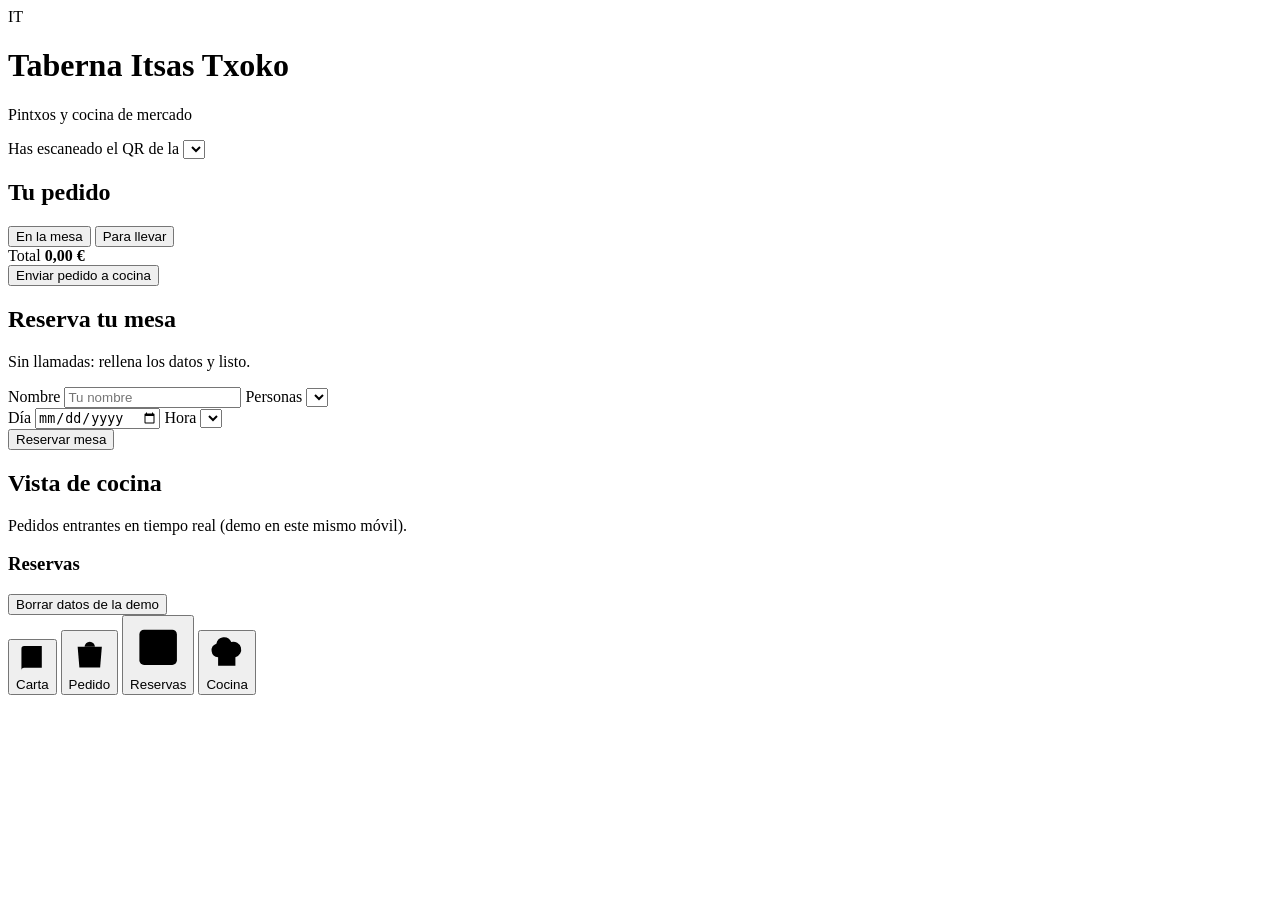
==== index.html @ e8063258 "Renombro index.html" ====
<!DOCTYPE html>
<html lang="es">
<head>
  <meta charset="UTF-8">
  <meta name="viewport" content="width=device-width, initial-scale=1">
  <title>Taberna Itsas Txoko · Carta, pedidos y reservas</title>
  <meta name="theme-color" content="#14262e">
  <!-- Tipografías de Google Fonts (opcional): si no hay internet, el navegador usa Georgia y la fuente del sistema -->
  <link rel="preconnect" href="https://fonts.googleapis.com">
  <link rel="preconnect" href="https://fonts.gstatic.com" crossorigin>
  <link href="https://fonts.googleapis.com/css2?family=Cormorant+Garamond:wght@600;700&family=Inter:wght@400;500;600;700&display=swap" rel="stylesheet">
  <link rel="stylesheet" href="style.css">
</head>
<body>

  <!-- ===== 1. CABECERA: nombre del bar y selector de mesa (simula el QR) ===== -->
  <header class="cabecera">
    <div class="cabecera-titulo">
      <span class="cabecera-icono">IT</span>
      <div>
        <h1>Taberna Itsas Txoko</h1>
        <p class="cabecera-lema">Pintxos y cocina de mercado</p>
      </div>
    </div>
    <label class="selector-mesa">
      <span>Has escaneado el QR de la</span>
      <select id="selector-mesa"></select>
    </label>
  </header>

  <main>

    <!-- ===== 2. CARTA ===== -->
    <section id="seccion-carta" class="seccion activa">
      <div id="filtros-categoria" class="filtros"></div>
      <div id="lista-carta" class="lista-carta"></div>
    </section>

    <!-- ===== 3. PEDIDO ===== -->
    <section id="seccion-pedido" class="seccion">
      <h2>Tu pedido</h2>
      <div class="tipo-pedido">
        <button class="boton-tipo activo" data-tipo="mesa">En la mesa</button>
        <button class="boton-tipo" data-tipo="llevar">Para llevar</button>
      </div>
      <div id="lista-pedido"></div>
      <div class="total-caja">
        <span>Total</span>
        <strong id="total-pedido">0,00 €</strong>
      </div>
      <button id="boton-enviar" class="boton-principal">Enviar pedido a cocina</button>
      <p id="mensaje-pedido" class="mensaje" hidden></p>
    </section>

    <!-- ===== 4. RESERVAS ===== -->
    <section id="seccion-reservas" class="seccion">
      <h2>Reserva tu mesa</h2>
      <p class="ayuda">Sin llamadas: rellena los datos y listo.</p>
      <form id="formulario-reserva" class="formulario">
        <label>Nombre
          <input type="text" id="reserva-nombre" placeholder="Tu nombre" required>
        </label>
        <label>Personas
          <select id="reserva-personas"></select>
        </label>
        <div class="fila-doble">
          <label>Día
            <input type="date" id="reserva-dia" required>
          </label>
          <label>Hora
            <select id="reserva-hora"></select>
          </label>
        </div>
        <button type="submit" class="boton-principal">Reservar mesa</button>
      </form>
      <div id="confirmacion-reserva" class="confirmacion" hidden></div>
    </section>

    <!-- ===== 5. COCINA (vista del personal) ===== -->
    <section id="seccion-cocina" class="seccion">
      <h2>Vista de cocina</h2>
      <p class="ayuda">Pedidos entrantes en tiempo real (demo en este mismo móvil).</p>
      <div id="lista-cocina"></div>
      <h3>Reservas</h3>
      <div id="lista-reservas-cocina"></div>
      <button id="boton-borrar-demo" class="boton-secundario">Borrar datos de la demo</button>
    </section>

  </main>

  <!-- ===== 6. NAVEGACIÓN INFERIOR ===== -->
  <nav class="navegacion">
    <button class="boton-nav activo" data-seccion="carta"><svg viewBox="0 0 24 24" aria-hidden="true"><path d="M4 5a2 2 0 012-2h13v16H6a2 2 0 00-2 2z"/><path d="M4 21V5"/></svg>Carta</button>
    <button class="boton-nav" data-seccion="pedido"><svg viewBox="0 0 24 24" aria-hidden="true"><path d="M5 8h14l-1 12H6z"/><path d="M9 8a3 3 0 016 0"/></svg>Pedido<i id="contador-pedido" hidden>0</i></button>
    <button class="boton-nav" data-seccion="reservas"><svg viewBox="0 0 24 24" aria-hidden="true"><rect x="4" y="5" width="16" height="15" rx="2"/><path d="M4 10h16M9 3v4M15 3v4"/></svg>Reservas</button>
    <button class="boton-nav" data-seccion="cocina"><svg viewBox="0 0 24 24" aria-hidden="true"><path d="M7 14a4 4 0 01-1-7.8 4.5 4.5 0 018.6-1A4 4 0 0117 14v5H7z"/><path d="M7 17h10"/></svg>Cocina<i id="contador-cocina" hidden>0</i></button>
  </nav>

  <script src="app.js"></script>
</body>
</html>
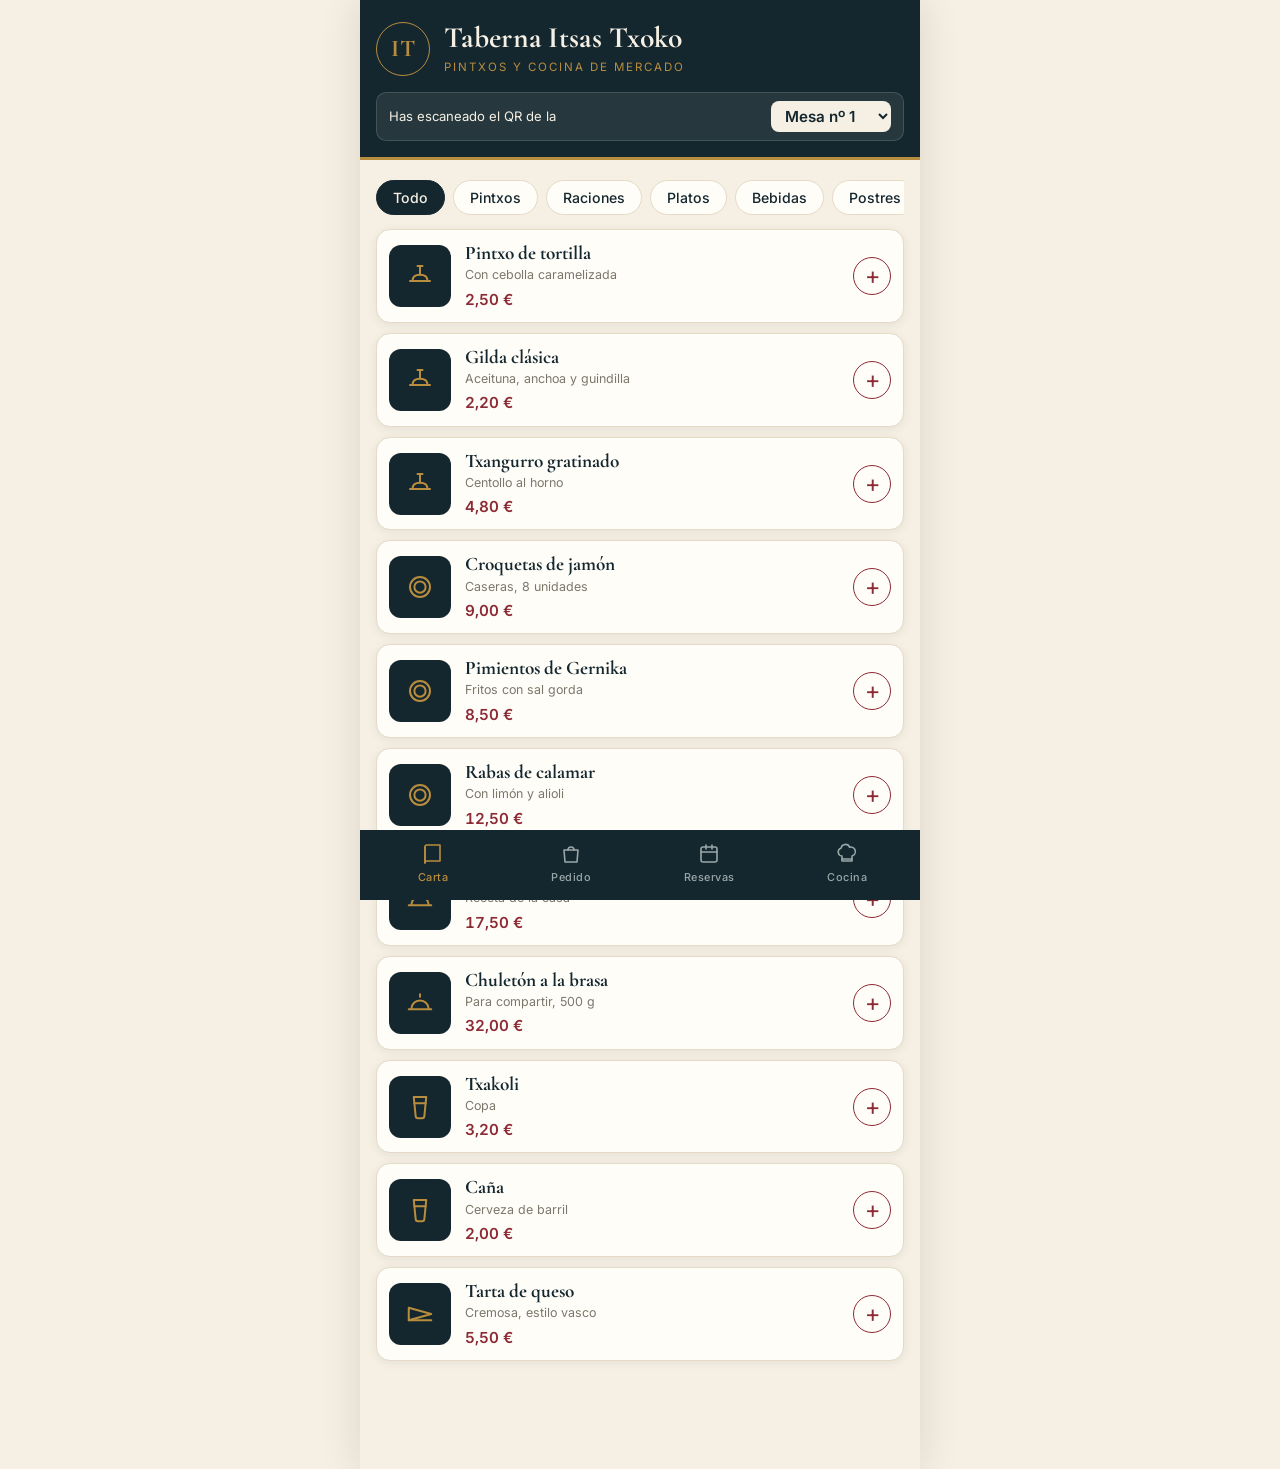
==== commit 7ad1bb74: "Cargo config.js y actualizo el texto de la vista de cocina Added a script tag for config.js and upda" ====
--- a/index.html
+++ b/index.html
@@ -79,7 +79,7 @@
     <!-- ===== 5. COCINA (vista del personal) ===== -->
     <section id="seccion-cocina" class="seccion">
       <h2>Vista de cocina</h2>
-      <p class="ayuda">Pedidos entrantes en tiempo real (demo en este mismo móvil).</p>
+      <p class="ayuda">Pedidos y reservas en tiempo real, desde todos los móviles.</p>
       <div id="lista-cocina"></div>
       <h3>Reservas</h3>
       <div id="lista-reservas-cocina"></div>
@@ -96,6 +96,8 @@
     <button class="boton-nav" data-seccion="cocina"><svg viewBox="0 0 24 24" aria-hidden="true"><path d="M7 14a4 4 0 01-1-7.8 4.5 4.5 0 018.6-1A4 4 0 0117 14v5H7z"/><path d="M7 17h10"/></svg>Cocina<i id="contador-cocina" hidden>0</i></button>
   </nav>
 
+  <!-- config.js dice dónde se guardan los pedidos (nube o este navegador) -->
+  <script src="config.js"></script>
   <script src="app.js"></script>
 </body>
 </html>
--- a/style.css
+++ b/style.css
@@ -0,0 +1,209 @@
+/* =====================================================
+   HOJA DE ESTILOS · Taberna Itsas Txoko (demo)
+   ÍNDICE
+   1. Colores, tipografías y variables
+   2. Base
+   3. Cabecera
+   4. Carta
+   5. Pedido
+   6. Formularios y reservas
+   7. Cocina
+   8. Navegación inferior
+   9. Pantallas grandes
+   ===================================================== */
+
+/* 1. COLORES, TIPOGRAFÍAS Y VARIABLES: cambia aquí el estilo de todo el bar */
+:root {
+  --color-fondo: #f6f0e4;       /* crema, como papel de carta */
+  --color-tarjeta: #fffdf8;
+  --color-principal: #14262e;   /* azul noche del Cantábrico */
+  --color-acento: #8c2a35;      /* granate, tono de vino de Rioja */
+  --color-dorado: #b98d3e;      /* dorado apagado */
+  --color-texto: #26302f;
+  --color-suave: #7b776b;
+  --color-linea: #e4dac5;
+  --color-ok: #3d7a5a;
+  --radio: 14px;
+  --sombra: 0 2px 10px rgba(20, 38, 46, .08);
+  /* Si Google Fonts no carga, se usa Georgia / la fuente del sistema */
+  --fuente-titulo: "Cormorant Garamond", Georgia, "Times New Roman", serif;
+  --fuente-texto: "Inter", system-ui, -apple-system, "Segoe UI", Roboto, sans-serif;
+}
+
+/* 2. BASE */
+* { box-sizing: border-box; margin: 0; padding: 0; }
+[hidden] { display: none !important; } /* para que "hidden" siempre oculte */
+body {
+  font-family: var(--fuente-texto);
+  background: var(--color-fondo);
+  color: var(--color-texto);
+  padding-bottom: 88px; /* hueco para la navegación inferior */
+  max-width: 560px;
+  margin: 0 auto;
+  line-height: 1.4;
+  -webkit-font-smoothing: antialiased;
+}
+button, select, input { font-family: inherit; }
+main { padding: 20px 16px; }
+h2 { font-family: var(--fuente-titulo); font-size: 2rem; font-weight: 700; color: var(--color-principal); margin-bottom: 4px; line-height: 1.1; }
+h3 { font-family: var(--fuente-titulo); font-size: 1.5rem; color: var(--color-principal); margin: 26px 0 10px; }
+.ayuda { color: var(--color-suave); font-size: .9rem; margin-bottom: 16px; }
+.seccion { display: none; }
+.seccion.activa { display: block; animation: aparecer .3s ease; }
+@keyframes aparecer { from { opacity: 0; transform: translateY(6px); } to { opacity: 1; transform: none; } }
+
+/* 3. CABECERA */
+.cabecera {
+  background: var(--color-principal);
+  color: #f6f0e4;
+  padding: 22px 16px 16px;
+  border-bottom: 3px solid var(--color-dorado);
+}
+.cabecera-titulo { display: flex; align-items: center; gap: 14px; }
+.cabecera-icono {
+  font-family: var(--fuente-titulo); font-size: 1.5rem; font-weight: 700; letter-spacing: 1px;
+  color: var(--color-dorado); border: 1.5px solid var(--color-dorado);
+  width: 54px; height: 54px; border-radius: 50%;
+  display: grid; place-items: center; flex-shrink: 0;
+}
+.cabecera h1 { font-family: var(--fuente-titulo); font-size: 1.85rem; font-weight: 700; line-height: 1; letter-spacing: .3px; }
+.cabecera-lema { font-size: .72rem; letter-spacing: 2px; text-transform: uppercase; color: var(--color-dorado); margin-top: 6px; }
+.selector-mesa {
+  display: flex; align-items: center; justify-content: space-between;
+  margin-top: 16px; background: rgba(255,255,255,.08); border: 1px solid rgba(255,255,255,.14);
+  padding: 8px 12px; border-radius: 10px; font-size: .82rem;
+}
+.selector-mesa select {
+  font-size: .95rem; font-weight: 600; padding: 5px 10px;
+  border-radius: 8px; border: none; background: var(--color-fondo); color: var(--color-principal);
+}
+
+/* 4. CARTA */
+.filtros { display: flex; gap: 8px; overflow-x: auto; padding-bottom: 14px; scrollbar-width: none; }
+.filtros::-webkit-scrollbar { display: none; }
+.filtro {
+  border: 1px solid var(--color-linea); background: var(--color-tarjeta);
+  color: var(--color-principal); padding: 8px 16px; border-radius: 99px;
+  font-weight: 500; white-space: nowrap; font-size: .88rem;
+}
+.filtro.activo { background: var(--color-principal); border-color: var(--color-principal); color: #f6f0e4; }
+.lista-carta { display: grid; gap: 10px; }
+.plato {
+  display: flex; align-items: center; gap: 14px;
+  background: var(--color-tarjeta); padding: 12px;
+  border-radius: var(--radio); box-shadow: var(--sombra); border: 1px solid var(--color-linea);
+}
+.plato-foto {
+  width: 62px; height: 62px; flex-shrink: 0; display: grid; place-items: center;
+  border-radius: 12px; background: var(--color-principal);
+}
+.plato-foto svg, .boton-nav svg {
+  fill: none; stroke: currentColor; stroke-width: 1.6; stroke-linecap: round; stroke-linejoin: round;
+}
+.plato-foto svg { width: 30px; height: 30px; color: var(--color-dorado); }
+.plato-info { flex: 1; }
+.plato-nombre { font-family: var(--fuente-titulo); font-weight: 700; font-size: 1.2rem; line-height: 1.15; color: var(--color-principal); }
+.plato-descripcion { font-size: .78rem; color: var(--color-suave); margin: 2px 0 5px; }
+.plato-precio { font-weight: 600; font-size: .95rem; color: var(--color-acento); font-variant-numeric: tabular-nums; }
+.boton-anadir {
+  width: 38px; height: 38px; border-radius: 50%; border: 1.5px solid var(--color-acento);
+  background: transparent; color: var(--color-acento); font-size: 1.5rem; line-height: 1;
+  transition: background .15s, color .15s;
+}
+.boton-anadir:active { background: var(--color-acento); color: #fff; transform: scale(.94); }
+
+/* 5. PEDIDO */
+.tipo-pedido { display: flex; gap: 8px; margin: 14px 0 16px; }
+.boton-tipo {
+  flex: 1; padding: 11px; border-radius: 10px; font-weight: 500; font-size: .92rem;
+  border: 1px solid var(--color-linea); background: var(--color-tarjeta); color: var(--color-texto);
+}
+.boton-tipo.activo { border-color: var(--color-principal); background: var(--color-principal); color: #f6f0e4; }
+.linea-pedido {
+  display: flex; align-items: center; gap: 10px; background: var(--color-tarjeta);
+  padding: 12px; border-radius: 12px; margin-bottom: 8px; border: 1px solid var(--color-linea);
+}
+.linea-nombre { flex: 1; font-family: var(--fuente-titulo); font-weight: 700; font-size: 1.15rem; line-height: 1.15; color: var(--color-principal); }
+.linea-nombre small { display: block; font-family: var(--fuente-texto); color: var(--color-suave); font-weight: 400; font-size: .75rem; margin-top: 2px; }
+.cantidad { display: flex; align-items: center; gap: 10px; font-weight: 600; }
+.cantidad button {
+  width: 30px; height: 30px; border-radius: 50%; border: 1px solid var(--color-principal);
+  background: transparent; color: var(--color-principal); font-weight: 600; font-size: 1rem;
+}
+.boton-quitar { border: none; background: none; color: var(--color-suave); font-size: .75rem; text-decoration: underline; }
+.total-caja {
+  display: flex; justify-content: space-between; align-items: baseline;
+  margin: 18px 0; padding: 16px 4px 0; border-top: 1px solid var(--color-linea);
+  font-family: var(--fuente-titulo); font-size: 1.5rem; color: var(--color-principal);
+}
+.total-caja strong { font-size: 2rem; color: var(--color-acento); font-variant-numeric: tabular-nums; }
+.vacio { text-align: center; color: var(--color-suave); padding: 30px 10px; font-size: .95rem; }
+.boton-principal {
+  width: 100%; padding: 15px; border: none; border-radius: 12px;
+  background: var(--color-acento); color: #fff; font-size: 1rem; font-weight: 600; letter-spacing: .3px;
+  box-shadow: 0 6px 14px rgba(140,42,53,.25);
+}
+.boton-principal:active { transform: scale(.99); }
+.boton-secundario {
+  margin-top: 26px; width: 100%; padding: 12px; border-radius: 12px; font-size: .9rem;
+  border: 1px solid var(--color-linea); background: transparent; color: var(--color-suave); font-weight: 500;
+}
+.mensaje, .confirmacion {
+  margin-top: 16px; padding: 14px; border-radius: 12px; font-size: .92rem;
+  background: #e6f0e9; color: #2c5d43; text-align: center; border: 1px solid #c9dfd0;
+}
+
+/* 6. FORMULARIOS Y RESERVAS */
+.formulario { display: grid; gap: 14px; }
+.formulario label { display: grid; gap: 6px; font-weight: 600; font-size: .8rem; letter-spacing: .5px; text-transform: uppercase; color: var(--color-principal); }
+.formulario input, .formulario select {
+  padding: 13px; font-size: 1rem; border-radius: 10px; text-transform: none; letter-spacing: 0;
+  border: 1px solid var(--color-linea); background: var(--color-tarjeta); width: 100%; color: var(--color-texto);
+}
+.formulario input:focus, .formulario select:focus { outline: 2px solid var(--color-dorado); outline-offset: 1px; }
+.fila-doble { display: grid; grid-template-columns: 1fr 1fr; gap: 10px; }
+
+/* 7. COCINA */
+.ticket {
+  background: var(--color-tarjeta); border-radius: var(--radio); padding: 14px; margin-bottom: 12px;
+  border: 1px solid var(--color-linea); border-left: 5px solid var(--color-dorado); box-shadow: var(--sombra);
+}
+.ticket.servido { border-left-color: var(--color-ok); opacity: .65; }
+.ticket-cabecera { display: flex; justify-content: space-between; align-items: center; margin-bottom: 8px; }
+.ticket-mesa { font-family: var(--fuente-titulo); font-weight: 700; font-size: 1.4rem; color: var(--color-principal); }
+.ticket-hora { color: var(--color-suave); font-size: .8rem; }
+.ticket ul { list-style: none; margin-bottom: 12px; }
+.ticket li { padding: 4px 0; border-bottom: 1px dashed var(--color-linea); font-size: .95rem; }
+.boton-servido {
+  width: 100%; padding: 11px; border: none; border-radius: 10px;
+  background: var(--color-ok); color: #fff; font-weight: 600;
+}
+.texto-servido { color: var(--color-ok); }
+.etiqueta-llevar {
+  background: var(--color-acento); color: #fff; font-family: var(--fuente-texto);
+  font-size: .62rem; letter-spacing: 1px; padding: 3px 8px; border-radius: 99px; margin-left: 8px; vertical-align: middle;
+}
+.reserva-tarjeta { background: var(--color-tarjeta); padding: 12px 14px; border-radius: 12px; margin-bottom: 8px; border: 1px solid var(--color-linea); font-size: .92rem; }
+
+/* 8. NAVEGACIÓN INFERIOR */
+.navegacion {
+  position: fixed; bottom: 0; left: 0; right: 0; max-width: 560px; margin: 0 auto;
+  display: flex; background: var(--color-principal); padding: 8px 4px 12px;
+}
+.boton-nav {
+  flex: 1; border: none; background: none; display: flex; flex-direction: column;
+  align-items: center; gap: 4px; font-size: .68rem; letter-spacing: .5px; color: #9aa7a9;
+  font-weight: 500; position: relative; padding: 4px 0;
+}
+.boton-nav svg { width: 24px; height: 24px; }
+.boton-nav.activo { color: var(--color-dorado); }
+.boton-nav i {
+  position: absolute; top: -2px; right: 24%; background: var(--color-acento); color: #fff;
+  font-style: normal; font-size: .65rem; font-weight: 600; min-width: 17px; height: 17px; border-radius: 99px;
+  display: grid; place-items: center; padding: 0 4px;
+}
+
+/* 9. PANTALLAS GRANDES (ordenador): solo centramos la app */
+@media (min-width: 600px) {
+  body { box-shadow: 0 0 40px rgba(0,0,0,.12); min-height: 100vh; }
+}
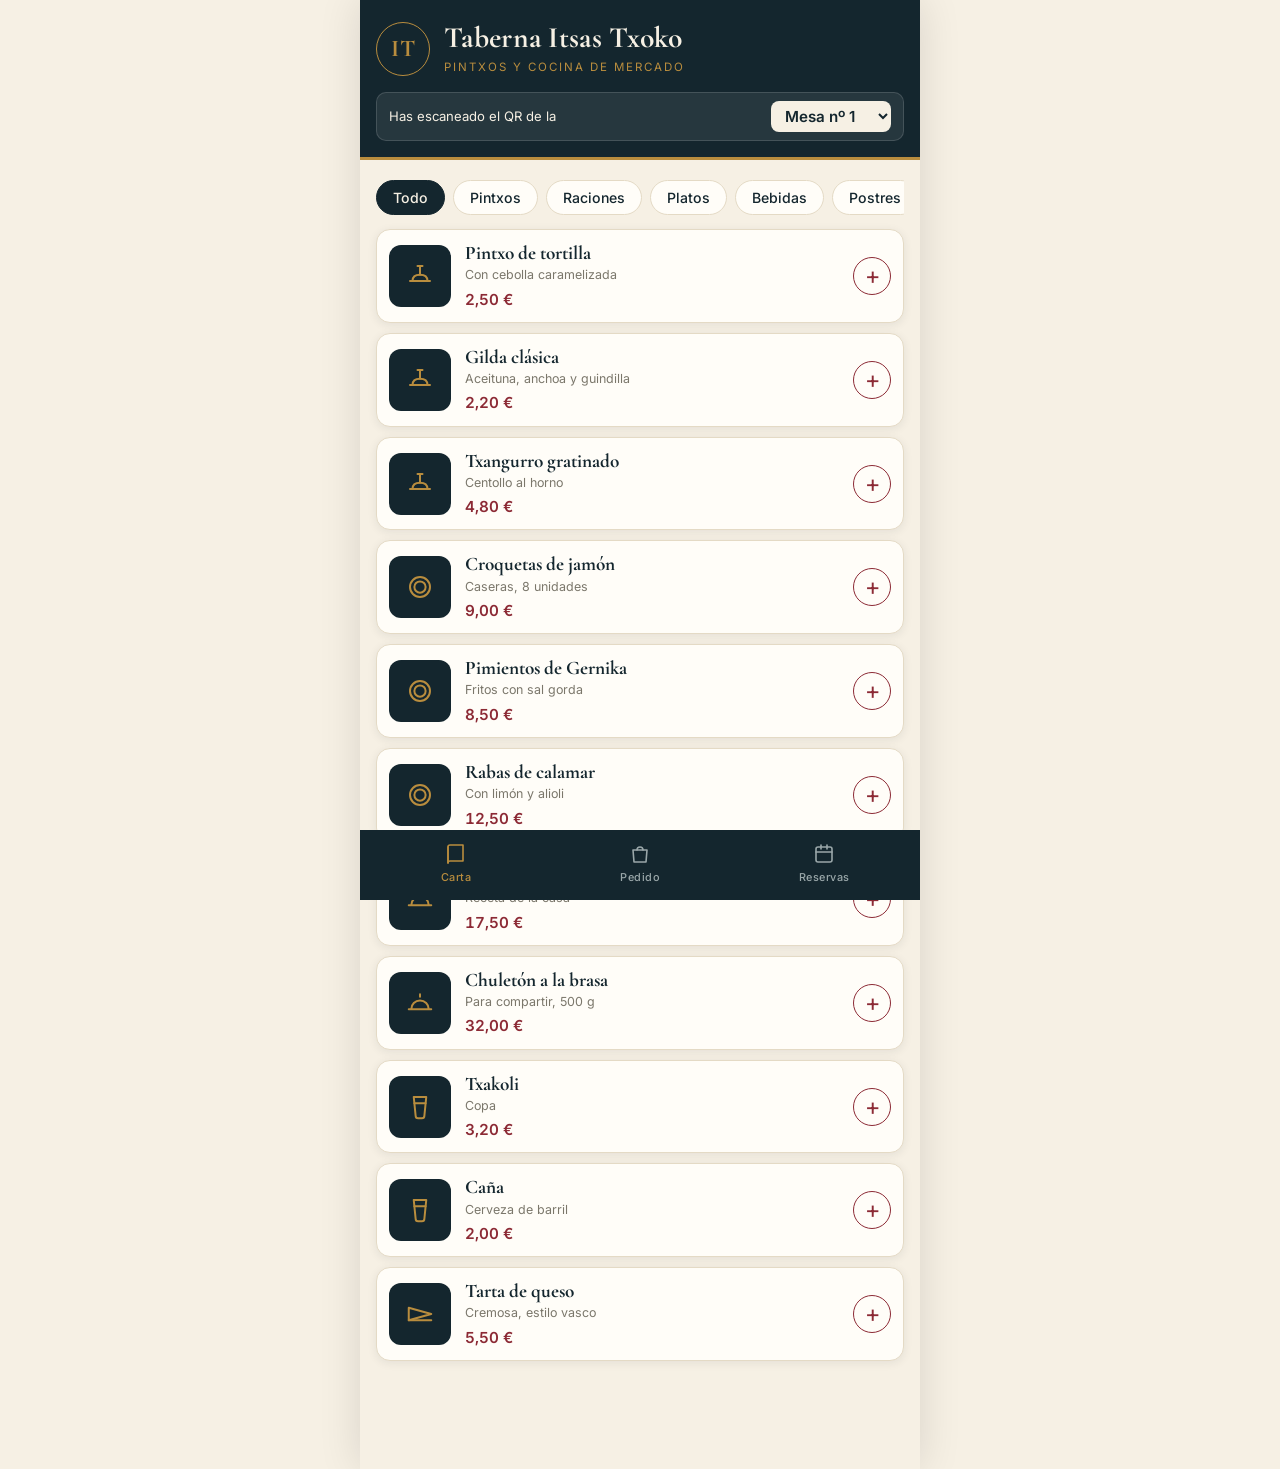
==== commit 3daf0978: "Separar vistas de cliente, sala y cocina, teléfono en reservas y aviso de comandas listas" ====
--- a/index.html
+++ b/index.html
@@ -60,6 +60,9 @@
         <label>Nombre
           <input type="text" id="reserva-nombre" placeholder="Tu nombre" required>
         </label>
+        <label>Teléfono
+          <input type="tel" id="reserva-telefono" placeholder="600 123 456" inputmode="tel" required>
+        </label>
         <label>Personas
           <select id="reserva-personas"></select>
         </label>
@@ -74,25 +77,38 @@
         <button type="submit" class="boton-principal">Reservar mesa</button>
       </form>
       <div id="confirmacion-reserva" class="confirmacion" hidden></div>
+      <!-- Solo la vista de personal (?sala) muestra esta lista:
+           los QR de las mesas abren la vista de cliente, sin ella. -->
+      <div id="bloque-reservas-recibidas" hidden>
+        <h3>Reservas recibidas</h3>
+        <p class="ayuda">Zona del personal de sala: aquí llegan las reservas de los clientes.</p>
+        <div id="lista-reservas-sala"></div>
+      </div>
     </section>
 
-    <!-- ===== 5. COCINA (vista del personal) ===== -->
+    <!-- ===== 5. COMANDAS DE SALA (vista del personal, ?sala) ===== -->
+    <section id="seccion-comandas" class="seccion">
+      <h2>Comandas</h2>
+      <p class="ayuda">Las mesas en tiempo real: cuando cocina marca una comanda como lista, aquí aparece el aviso.</p>
+      <div id="lista-comandas-sala"></div>
+    </section>
+
+    <!-- ===== 6. COCINA (vista del personal) ===== -->
     <section id="seccion-cocina" class="seccion">
       <h2>Vista de cocina</h2>
-      <p class="ayuda">Pedidos y reservas en tiempo real, desde todos los móviles.</p>
+      <p class="ayuda">Comandas en tiempo real, desde todos los móviles.</p>
       <div id="lista-cocina"></div>
-      <h3>Reservas</h3>
-      <div id="lista-reservas-cocina"></div>
       <button id="boton-borrar-demo" class="boton-secundario">Borrar datos de la demo</button>
     </section>
 
   </main>
 
-  <!-- ===== 6. NAVEGACIÓN INFERIOR ===== -->
+  <!-- ===== 7. NAVEGACIÓN INFERIOR ===== -->
   <nav class="navegacion">
     <button class="boton-nav activo" data-seccion="carta"><svg viewBox="0 0 24 24" aria-hidden="true"><path d="M4 5a2 2 0 012-2h13v16H6a2 2 0 00-2 2z"/><path d="M4 21V5"/></svg>Carta</button>
     <button class="boton-nav" data-seccion="pedido"><svg viewBox="0 0 24 24" aria-hidden="true"><path d="M5 8h14l-1 12H6z"/><path d="M9 8a3 3 0 016 0"/></svg>Pedido<i id="contador-pedido" hidden>0</i></button>
     <button class="boton-nav" data-seccion="reservas"><svg viewBox="0 0 24 24" aria-hidden="true"><rect x="4" y="5" width="16" height="15" rx="2"/><path d="M4 10h16M9 3v4M15 3v4"/></svg>Reservas</button>
+    <button class="boton-nav" data-seccion="comandas" hidden><svg viewBox="0 0 24 24" aria-hidden="true"><path d="M18 8a6 6 0 00-12 0c0 7-3 9-3 9h18s-3-2-3-9"/><path d="M13.7 21a2 2 0 01-3.4 0"/></svg>Comandas<i id="contador-comandas" hidden>0</i></button>
     <button class="boton-nav" data-seccion="cocina"><svg viewBox="0 0 24 24" aria-hidden="true"><path d="M7 14a4 4 0 01-1-7.8 4.5 4.5 0 018.6-1A4 4 0 0117 14v5H7z"/><path d="M7 17h10"/></svg>Cocina<i id="contador-cocina" hidden>0</i></button>
   </nav>
 
